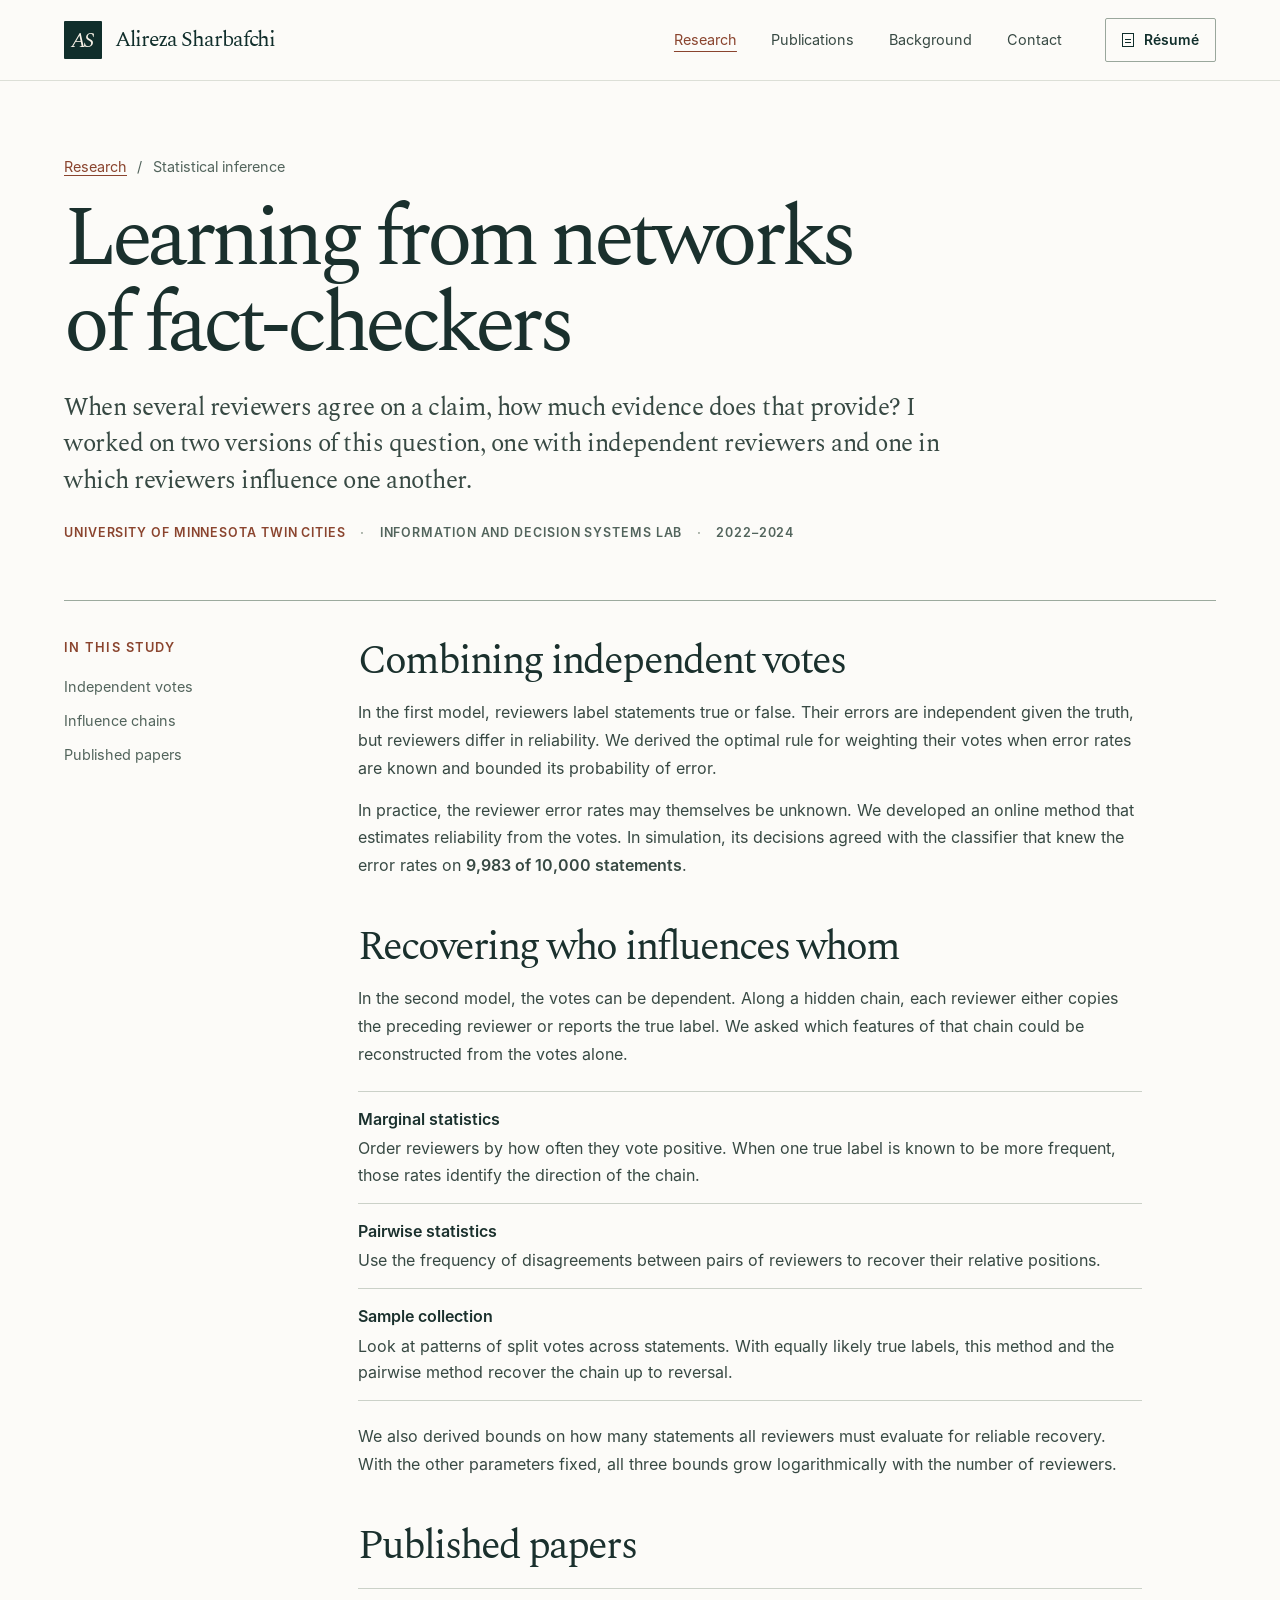
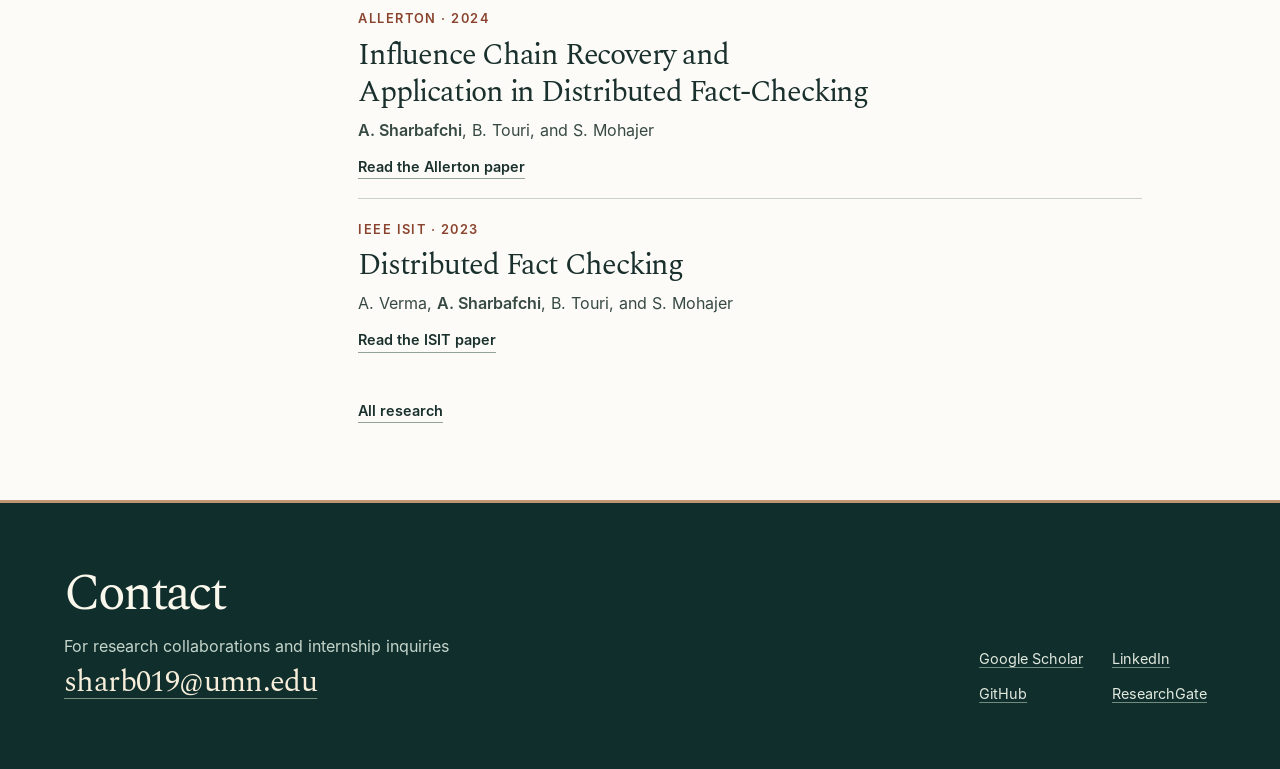
==== research/distributed-fact-checking/index.html @ ea89b2b2 "Redesign the academic portfolio around queueing and published research" ====
<!doctype html>
<html lang="en">
<head>
  <meta charset="utf-8">
  <meta name="viewport" content="width=device-width,initial-scale=1">
  <title>Learning from networks of fact-checkers | Alireza Sharbafchi</title>
  <meta name="description" content="Research on estimating reviewer reliability, combining votes, and reconstructing chains of influence in distributed fact-checking.">
  <meta name="author" content="Alireza Sharbafchi">
  <meta name="theme-color" content="#102e2b">
  <meta name="robots" content="index,follow,max-image-preview:large">
  <meta name="google-site-verification" content="Sx9WPdq8LfvZd325GRl5zDQa84C2UrjY2XmZ5Cj0ZqY">
  <link rel="canonical" href="https://alirezasharbaf.github.io/research/distributed-fact-checking/">
  <link rel="icon" type="image/png" href="../../assets/monogram.png">
  <link rel="preload" as="font" type="font/woff" href="../../assets/fonts/spectral.woff" crossorigin>
  <link rel="stylesheet" href="../../assets/site.css">
  <meta property="og:type" content="article">
  <meta property="og:site_name" content="Alireza Sharbafchi">
  <meta property="og:title" content="Learning from networks of fact-checkers | Alireza Sharbafchi">
  <meta property="og:description" content="Research on estimating reviewer reliability, combining votes, and reconstructing chains of influence in distributed fact-checking.">
  <meta property="og:url" content="https://alirezasharbaf.github.io/research/distributed-fact-checking/">
  <meta property="og:image" content="https://alirezasharbaf.github.io/assets/headshot-tmc3.jpg">
  <meta property="og:image:alt" content="Alireza Sharbafchi">
  <meta name="twitter:card" content="summary">
  <meta name="twitter:title" content="Learning from networks of fact-checkers | Alireza Sharbafchi">
  <meta name="twitter:description" content="Research on estimating reviewer reliability, combining votes, and reconstructing chains of influence in distributed fact-checking.">
  <meta name="twitter:image" content="https://alirezasharbaf.github.io/assets/headshot-tmc3.jpg">
  <script type="application/ld+json">{
  "@context": "https://schema.org",
  "@type": "Article",
  "url": "https://alirezasharbaf.github.io/research/distributed-fact-checking/",
  "headline": "Learning from networks of fact-checkers",
  "description": "Research on estimating reviewer reliability, combining votes, and reconstructing chains of influence in distributed fact-checking.",
  "author": {
    "@type": "Person",
    "@id": "https://alirezasharbaf.github.io/#person",
    "name": "Alireza Sharbafchi",
    "url": "https://alirezasharbaf.github.io/",
    "image": "https://alirezasharbaf.github.io/assets/headshot-tmc3.jpg",
    "email": "mailto:sharb019@umn.edu",
    "jobTitle": "Ph.D. student in Industrial and Systems Engineering",
    "affiliation": {
      "@type": "CollegeOrUniversity",
      "name": "University of Minnesota Twin Cities",
      "url": "https://twin-cities.umn.edu/"
    },
    "alumniOf": [
      {
        "@type": "CollegeOrUniversity",
        "name": "University of Minnesota Twin Cities"
      },
      {
        "@type": "CollegeOrUniversity",
        "name": "Isfahan University of Technology"
      }
    ],
    "sameAs": [
      "https://scholar.google.com/citations?user=oZZttsgAAAAJ&hl=en",
      "https://www.linkedin.com/in/alireza-sharbafchi-78ba01220",
      "https://github.com/AlirezaSharbaf",
      "https://www.researchgate.net/profile/Alireza-Sharbafchi"
    ],
    "knowsAbout": [
      "Operations research",
      "Queueing theory",
      "Information design",
      "Statistical inference",
      "Healthcare operations"
    ]
  }
}</script>
  <script async src="https://www.googletagmanager.com/gtag/js?id=G-JD268DM8Z5"></script>
  <script>
    window.dataLayer = window.dataLayer || [];
    function gtag() { dataLayer.push(arguments); }
    gtag('js', new Date());
    gtag('config', 'G-JD268DM8Z5');
  </script>
  
</head>
<body>
<a class="skip-link" href="#main">Skip to content</a>
<header class="site-header">
  <div class="masthead wrap">
    <a class="brand" href="../../" aria-label="Alireza Sharbafchi, home"><span class="monogram" aria-hidden="true">AS</span><span class="brand-name">Alireza Sharbafchi</span></a>
    <nav class="main-nav" aria-label="Main navigation">
      <a href="../../#research" aria-current="location">Research</a>
      <a href="../../#publications">Publications</a>
      <a href="../../#background">Background</a>
      <a href="#contact">Contact</a>
    </nav>
    <a class="resume-link" href="../../assets/alireza-sharbafchi-resume.pdf" aria-label="Résumé (PDF)"><span class="document-icon" aria-hidden="true"></span>Résumé</a>
  </div>
</header>
<main id="main">
  <header class="case-hero wrap">
    <nav class="crumb" aria-label="Breadcrumb"><a href="../../#research">Research</a><span aria-hidden="true">/</span><span>Statistical inference</span></nav>
    <h1>Learning from networks of fact-checkers</h1>
    <p class="case-deck">When several reviewers agree on a claim, how much evidence does that provide? I worked on two versions of this question, one with independent reviewers and one in which reviewers influence one another.</p>
    <p class="case-meta">University of Minnesota Twin Cities <span>Information and Decision Systems Lab</span> <span>2022–2024</span></p>
  </header>
  <div class="case-layout wrap">
    <nav class="case-nav" aria-label="In this study"><p>In this study</p><a href="#independent">Independent votes</a><a href="#influence">Influence chains</a><a href="#papers">Published papers</a></nav>
    <article class="article-body">
      <section id="independent"><h2>Combining independent votes</h2>
        <p>In the first model, reviewers label statements true or false. Their errors are independent given the truth, but reviewers differ in reliability. We derived the optimal rule for weighting their votes when error rates are known and bounded its probability of error.</p>
        <p>In practice, the reviewer error rates may themselves be unknown. We developed an online method that estimates reliability from the votes. In simulation, its decisions agreed with the classifier that knew the error rates on <strong>9,983 of 10,000 statements</strong>.</p>
      </section>
      <section id="influence"><h2>Recovering who influences whom</h2>
        <p>In the second model, the votes can be dependent. Along a hidden chain, each reviewer either copies the preceding reviewer or reports the true label. We asked which features of that chain could be reconstructed from the votes alone.</p>
        <dl class="method-list">
          <div><dt>Marginal statistics</dt><dd>Order reviewers by how often they vote positive. When one true label is known to be more frequent, those rates identify the direction of the chain.</dd></div>
          <div><dt>Pairwise statistics</dt><dd>Use the frequency of disagreements between pairs of reviewers to recover their relative positions.</dd></div>
          <div><dt>Sample collection</dt><dd>Look at patterns of split votes across statements. With equally likely true labels, this method and the pairwise method recover the chain up to reversal.</dd></div>
        </dl>
        <p>We also derived bounds on how many statements all reviewers must evaluate for reliable recovery. With the other parameters fixed, all three bounds grow logarithmically with the number of reviewers.</p>
      </section>
      <section id="papers"><h2>Published papers</h2>
        <div class="paper-note"><p class="eyebrow">Allerton · 2024</p><h3>Influence Chain Recovery and Application in Distributed Fact-Checking</h3><p><strong>A. Sharbafchi</strong>, B. Touri, and S. Mohajer</p><a class="text-link" href="https://doi.org/10.1109/Allerton63246.2024.10735320">Read the Allerton paper</a></div>
        <div class="paper-note"><p class="eyebrow">IEEE ISIT · 2023</p><h3>Distributed Fact Checking</h3><p>A. Verma, <strong>A. Sharbafchi</strong>, B. Touri, and S. Mohajer</p><a class="text-link" href="https://doi.org/10.1109/ISIT54713.2023.10206599">Read the ISIT paper</a></div>
      </section>
      <a class="text-link" href="../../#research">All research</a>
    </article>
  </div>
</main>
<footer id="contact" class="site-footer">
  <div class="footer-inner wrap">
    <div><h2>Contact</h2><p>For research collaborations and internship inquiries</p>
      <a class="email-link" href="mailto:sharb019@umn.edu">sharb019@umn.edu</a></div>
    <nav class="profile-links" aria-label="Professional profiles">
      <a href="https://scholar.google.com/citations?user=oZZttsgAAAAJ&amp;hl=en">Google Scholar</a>
      <a href="https://www.linkedin.com/in/alireza-sharbafchi-78ba01220">LinkedIn</a>
      <a href="https://github.com/AlirezaSharbaf">GitHub</a>
      <a href="https://www.researchgate.net/profile/Alireza-Sharbafchi">ResearchGate</a>
    </nav>
  </div>
</footer>
</body>
</html>
---- assets/site.css ----
@font-face {
  font-family: Spectral;
  src: url("fonts/spectral.woff") format("woff");
  font-weight: 400;
  font-style: normal;
  font-display: swap;
}
@font-face {
  font-family: Spectral;
  src: url("fonts/spectral-italic.woff") format("woff");
  font-weight: 400;
  font-style: italic;
  font-display: swap;
}
@font-face {
  font-family: Inter;
  src: url("fonts/inter.woff") format("woff");
  font-weight: 400;
  font-display: swap;
}
@font-face {
  font-family: Inter;
  src: url("fonts/inter-semibold.woff") format("woff");
  font-weight: 600 800;
  font-display: swap;
}
:root {
  color-scheme: light;
  --paper: #fcfbf8;
  --wash: #f1f2eb;
  --ink: #1a302d;
  --green: #103a34;
  --deep: #102e2b;
  --body: #374943;
  --muted: #52645c;
  --line: #cbd1c8;
  --copper: #8a442e;
  --brass: #e8b78f;
  --serif: Spectral, Georgia, "Times New Roman", serif;
  --sans: Inter, -apple-system, BlinkMacSystemFont, "Segoe UI", Arial, sans-serif;
  --gutter: clamp(1.25rem, 5vw, 4.75rem);
}
*, *::before, *::after { box-sizing: border-box; }
html { scroll-padding-top: 1.6rem; }
body {
  margin: 0;
  background: var(--paper);
  color: var(--ink);
  font: 1rem/1.65 var(--sans);
  -webkit-font-smoothing: antialiased;
}
.wrap { width: min(100% - 2 * var(--gutter), 72rem); margin-inline: auto; }
img { max-width: 100%; height: auto; display: block; }
h1, h2, h3, p, ol, dl, dd, figure, fieldset { margin: 0; }
h1, h2, h3 { font-family: var(--serif); font-weight: 400; }
h1, h2, h3 { text-wrap: balance; }
h2 { font-size: clamp(2.45rem, 4.6vw, 4rem); line-height: 1.08; letter-spacing: -.055em; }
a { color: inherit; text-decoration-thickness: 1px; text-underline-offset: .22em; }
a:hover { color: var(--copper); }
a:focus-visible, input:focus-visible, button:focus-visible {
  outline: 3px solid #b85c35; outline-offset: 5px; border-radius: 1px;
}
::selection { background: #efd0b6; color: var(--deep); }
strong, b { font-weight: 600; }
[hidden] { display: none !important; }
.skip-link { position: absolute; z-index: 5; left: 1rem; top: -6rem; padding: .65rem 1.1rem; background: white; color: var(--deep); }
.skip-link:focus { top: .5rem; }
.site-header { background: var(--paper); border-bottom: 1px solid #dcdfd7; }
.masthead { display: flex; align-items: center; gap: clamp(1.2rem, 3.4vw, 3.2rem); min-height: 5rem; }
.brand { display: inline-flex; align-items: center; gap: .8rem; text-decoration: none; color: var(--deep); white-space: nowrap; }
.monogram {
  display: grid; place-items: center; width: 2.38rem; height: 2.38rem;
  background: var(--deep); color: #f8f2e7; border-radius: 1px;
  font: italic 1.36rem/1 var(--serif); letter-spacing: -.12em; padding: .1rem .16rem 0 0;
}
.brand-name { font: 400 1.36rem/1 var(--serif); letter-spacing: -.05em; }
.main-nav { margin-left: auto; display: flex; align-items: center; gap: clamp(1rem, 2.7vw, 2.55rem); }
.main-nav a { text-decoration: none; font-size: .9rem; color: var(--body); padding-block: .48rem; }
.main-nav a:hover, .main-nav a:focus-visible, .main-nav a[aria-current] { color: var(--copper); text-decoration: underline; text-underline-offset: .4rem; }
.resume-link {
  display: inline-flex; align-items: center; gap: .65rem; border: 1px solid #9aa79c; border-radius: 2px;
  padding: .58rem 1rem; text-decoration: none; font-weight: 600; font-size: .87rem; color: var(--deep);
}
.resume-link:hover { border-color: var(--deep); background: #e9ede4; color: var(--deep); }
.document-icon { width: .72rem; height: .92rem; display: inline-block; border: 1.4px solid currentColor; position: relative; }
.document-icon::after { content: ""; position: absolute; left: 18%; right: 18%; bottom: 28%; height: 1px; background: currentColor; box-shadow: 0 -3px 0 currentColor; }
.eyebrow, .chart-kicker, .pub-venue, .case-meta, .case-nav > p { font: 600 .8rem/1.5 var(--sans); letter-spacing: .115em; text-transform: uppercase; }
.eyebrow { color: var(--copper); }
.ruled { display: flex; align-items: center; gap: .85rem; }
.ruled::before, .tiny-rule { content: ""; width: 2rem; height: 1px; background: currentColor; display: inline-block; }
.hero-band { background: var(--deep); color: #f8f5ec; position: relative; overflow: hidden; isolation: isolate; }
.hero-band::before {
  content: ""; pointer-events: none; position: absolute; z-index: -1; inset: 0 0 0 41%;
  background: repeating-radial-gradient(ellipse at 105% 104%, transparent 0, transparent 47px, rgb(147 186 164 / 12%) 48px, transparent 49px, transparent 57px);
  mask-image: linear-gradient(90deg, transparent 0%, #000 48%);
}
.hero { display: grid; align-items: center; grid-template-columns: minmax(0, 1.5fr) minmax(0, .95fr); gap: clamp(2.5rem, 7.8vw, 8rem); padding-block: clamp(3.4rem, 5.5vw, 5.3rem); }
.hero-copy { position: relative; z-index: 1; }
.hero .eyebrow { color: var(--brass); }
.hero h1 {
  font-size: clamp(4.2rem, 7.6vw, 6.9rem); line-height: .94; letter-spacing: -.066em;
  margin: 1.3rem 0 1.5rem; color: #fffcf3;
}
.hero h1 em { display: block; font-weight: inherit; color: #e9d8bd; }
.affiliation { color: #f4f3e9; font-size: clamp(1.03rem, 1.4vw, 1.17rem); line-height: 1.5; }
.affiliation span { display: block; }
.hero-intro { color: #c4d5cb; margin-top: .95rem; max-width: 35rem; font-size: 1rem; line-height: 1.65; }
.actions { display: flex; align-items: center; flex-wrap: wrap; gap: 1.5rem; margin-top: 1.65rem; }
.button { display: inline-flex; align-items: center; justify-content: center; min-height: 2.8rem; padding: .7rem 1.22rem; color: var(--deep); background: #f4ead8; font: 600 .9rem/1.4 var(--sans); text-decoration: none; border-radius: 2px; }
.button:hover { background: white; color: var(--deep); }
.text-link, .citation-link { display: inline-block; width: fit-content; font: 600 .9rem/1.55 var(--sans); text-decoration: none; border-bottom: 1px solid #93a397; }
.text-link:hover, .citation-link:hover { border-color: currentColor; }
.hero .text-link { color: #f8f5eb; border-color: #94afa0; }
.hero .text-link:hover { color: var(--brass); border-color: currentColor; }
.portrait { justify-self: end; width: min(100%, 22rem); padding-right: .85rem; position: relative; }
.portrait-frame { position: relative; isolation: isolate; }
.portrait-frame::before { content: ""; position: absolute; z-index: -1; inset: .8rem -.8rem -.8rem .8rem; border: 1px solid #ba9974; }
.portrait-frame img { width: 100%; height: auto; aspect-ratio: 820 / 939; background: #777579; }
.portrait figcaption { display: flex; align-items: center; gap: .65rem; color: #d1d9cd; font: 400 .82rem/1.4 var(--sans); margin-top: 1.85rem; }
.tiny-rule { width: 1.3rem; color: var(--brass); }
.talk-strip { background: #f1eadc; border-bottom: 1px solid #d9d0bd; }
.talk-inner { min-height: 4.9rem; display: flex; align-items: center; gap: 1.6rem; padding-block: .85rem; }
.talk-meta { display: flex; align-items: center; gap: .75rem; white-space: nowrap; color: #70432d; }
.talk-meta > span:not(.calendar-icon) { font-size: .86rem; font-weight: 600; }
.talk-meta time { font-size: .84rem; color: var(--body); border-left: 1px solid #bead92; padding-left: .85rem; }
.calendar-icon { width: 1.05rem; height: 1.02rem; border: 1.5px solid currentColor; border-radius: 2px; display: inline-block; position: relative; }
.calendar-icon::before { content: ""; height: 1px; background: currentColor; position: absolute; top: 3px; left: 0; right: 0; }
.calendar-icon::after { content: ""; position: absolute; width: 1.5px; height: .28rem; top: -.22rem; left: .18rem; background: currentColor; box-shadow: .45rem 0 currentColor; }
.talk-inner p { margin: 0; font-size: .94rem; }
.talk-location { color: var(--muted); }
.talk-inner > a { margin-left: auto; flex: 0 0 auto; }
.section { padding-block: clamp(3.6rem, 6.3vw, 6.5rem); }
.section-head { margin-bottom: clamp(1.65rem, 3.4vw, 2.8rem); }
.divided { display: flex; align-items: baseline; justify-content: space-between; gap: 1rem; }
.divided > a { flex: 0 0 auto; }
.anchor-alias { display: block; }
.feature { display: grid; grid-template-columns: 1.08fr 1fr; background: #f0f2ea; border: 1px solid var(--line); }
.feature-copy { padding: clamp(1.65rem, 3.5vw, 3.15rem); display: flex; flex-direction: column; align-items: flex-start; justify-content: center; }
.feature-copy h3, .research-pair h3 { font-size: clamp(1.9rem, 3.4vw, 2.78rem); line-height: 1.13; letter-spacing: -.052em; margin: .8rem 0; }
.feature-copy h3 a, .research-pair h3 a, .pub-list h3 a { text-decoration: none; }
.feature-copy h3 a:hover, .research-pair h3 a:hover, .pub-list h3 a:hover { text-decoration: underline; text-decoration-thickness: 1px; }
.feature-copy > p:not(.eyebrow), .research-pair article > p:not(.eyebrow) { color: var(--body); max-width: 36rem; }
.feature-copy > a, .research-pair article > a { margin-top: 1.3rem; }
.belief-chart { background: #183f39; color: #f6f5e9; padding: clamp(1.4rem, 3.1vw, 2.7rem); display: flex; flex-direction: column; justify-content: center; }
.chart-kicker { color: #dcc7a4; display: block; font-size: .76rem; }
.chart-title, .figure-title { display: block; font: 400 clamp(1.6rem, 2.6vw, 2.05rem)/1.18 var(--serif); letter-spacing: -.037em; margin-top: .23rem; }
.chart-subtitle { display: block; margin-top: .38rem; font-size: .85rem; color: #dae8df; }
.belief-chart img { width: 100%; height: auto; margin: .65rem 0 .55rem; }
.chart-legend { display: flex; gap: 1.15rem; flex-wrap: wrap; align-items: center; justify-content: center; }
.chart-legend span { display: inline-flex; align-items: center; gap: .42rem; font-size: .77rem; color: #e0ece4; }
.chart-legend i { width: 1.2rem; height: 2px; background: #f4ba86; display: inline-block; }
.chart-legend .idle-key { background: #a3d8cb; }
.research-pair { display: grid; grid-template-columns: 1fr 1fr; gap: clamp(2rem, 6vw, 5rem); margin-top: 2.15rem; }
.research-pair article { padding-top: 1.35rem; border-top: 1px solid #9daea0; }
.research-pair h3 { font-size: clamp(1.75rem, 2.65vw, 2.2rem); }
.tinted { background: var(--wash); border-block: 1px solid #d9dcd2; }
.pub-list { list-style: none; padding: 0; border-top: 1px solid #9caa9b; }
.pub-list li { display: grid; grid-template-columns: clamp(4.3rem, 11vw, 8.3rem) 1fr; gap: .75rem; padding: 1.8rem 0; border-bottom: 1px solid var(--line); }
.pub-year { color: var(--copper); font: italic 1.65rem/1.25 var(--serif); letter-spacing: -.035em; }
.pub-venue { color: var(--muted); font-size: .77rem; letter-spacing: .07em; }
.pub-list h3 { font-size: clamp(1.55rem, 2.45vw, 2.05rem); line-height: 1.18; letter-spacing: -.043em; margin: .38rem 0 .42rem; max-width: 49rem; }
.authors { color: var(--body); font-size: .95rem; max-width: 55rem; }
.citation-link { margin-top: .58rem; font-size: .84rem; }
.background-grid { display: grid; grid-template-columns: 1fr 1fr; gap: 2.5rem clamp(2rem, 6vw, 5rem); }
.group-title { font-size: 1.9rem; letter-spacing: -.048em; line-height: 1.27; border-top: 1px solid #99a99e; padding-top: 1rem; margin-bottom: 1rem; }
.record-list > div { margin: 0 0 1rem; }
.record-list dt { font-weight: 600; line-height: 1.4; }
.record-list dd { color: var(--muted); font-size: .9rem; line-height: 1.5; margin-top: .2rem; }
.record-list dd span { display: inline; font-variant-numeric: tabular-nums; white-space: nowrap; }
.record-list dd span::before { content: " · "; }
.toolkit { display: grid; grid-template-columns: minmax(9rem, .42fr) 1fr; gap: 1rem; border-top: 1px solid var(--line); padding-top: 1.6rem; margin-top: 2rem; }
.toolkit h3 { font-size: 1.6rem; letter-spacing: -.04em; }
.toolkit p { color: var(--body); max-width: 52rem; }
.site-footer { color: #faf7ed; background: var(--deep); border-top: .24rem solid #bf9775; }
.footer-inner { display: flex; align-items: flex-end; justify-content: space-between; gap: 2rem; padding-block: clamp(2.6rem, 5vw, 4.4rem); }
.site-footer h2 { font-size: clamp(2.3rem, 4vw, 3.4rem); margin-bottom: .7rem; }
.site-footer p { color: #c4d5cb; max-width: 36rem; }
.email-link { color: #f6edda; font: 400 clamp(1.3rem, 2.6vw, 1.9rem)/1.5 var(--serif); letter-spacing: -.02em; text-decoration-color: #788f7e; }
.site-footer a:hover { color: var(--brass); }
.profile-links { display: grid; grid-template-columns: 1fr 1fr; gap: .65rem 1.8rem; }
.profile-links a { color: #e1e9df; font-size: .9rem; text-decoration-color: #718c7c; }
.case-hero { padding-block: clamp(2.6rem, 5.8vw, 5rem) clamp(2.4rem, 4.5vw, 4rem); }
.crumb { display: flex; align-items: baseline; gap: .65rem; flex-wrap: wrap; font-size: .9rem; color: var(--muted); }
.crumb a { color: var(--copper); }
.case-hero h1 { max-width: 58rem; margin: 1.15rem 0 1.35rem; font-size: clamp(2.9rem, 6.6vw, 5.7rem); line-height: 1.01; letter-spacing: -.065em; }
.case-deck { max-width: 55rem; font: 400 clamp(1.25rem, 2.05vw, 1.55rem)/1.48 var(--serif); color: var(--body); letter-spacing: -.02em; }
.case-meta { display: flex; align-items: center; flex-wrap: wrap; gap: .35rem .9rem; color: var(--copper); margin-top: 1.5rem; font-size: .78rem; letter-spacing: .073em; }
.case-meta span { color: var(--muted); }
.case-meta span::before { content: "·"; margin-right: .9rem; color: #8f9b8f; }
.case-layout { display: grid; grid-template-columns: minmax(11rem,.55fr) minmax(0, 2.05fr); align-items: start; gap: clamp(2rem, 5vw, 5.5rem); padding-block: 2.3rem clamp(3.6rem, 6vw, 6rem); border-top: 1px solid #9caa9e; }
.case-nav { display: grid; position: sticky; top: 2rem; gap: .65rem; justify-items: start; }
.case-nav > p { color: var(--copper); margin-bottom: .45rem; }
.case-nav a { color: var(--muted); font-size: .9rem; text-decoration: none; }
.case-nav a:hover { color: var(--copper); text-decoration: underline; }
.article-body { max-width: 49rem; min-width: 0; }
.article-body > section { margin-bottom: 2.75rem; }
.article-body h2 { font-size: clamp(1.95rem, 3.15vw, 2.7rem); letter-spacing: -.049em; line-height: 1.15; margin-bottom: .95rem; }
.article-body p { color: var(--body); line-height: 1.73; }
.article-body p + p { margin-top: .9rem; }
.article-body h3 { font-size: clamp(1.45rem, 2.35vw, 1.95rem); line-height: 1.22; letter-spacing: -.04em; }
.article-body .eyebrow { color: var(--copper); margin-bottom: .4rem; }
.paper-note { margin-top: 1.2rem; border-top: 1px solid var(--line); padding-top: 1.2rem; }
.paper-note h3 { margin-bottom: .42rem; }
.paper-note a { margin-top: .7rem; }
.method-list { margin-block: 1.4rem; }
.method-list > div { padding-block: .9rem; border-top: 1px solid var(--line); }
.method-list > div:last-child { border-bottom: 1px solid var(--line); }
.method-list dt { font-weight: 600; margin-bottom: .18rem; }
.method-list dd { color: var(--body); }
.queue-figure { border: 1px solid #bfcbbf; background: #edf1e8; margin-top: 1.4rem; padding: clamp(1.3rem, 3.5vw, 2rem); }
.queue-figure .eyebrow { display: block; }
.queue-controls { display: grid; grid-template-columns: .8fr 1.25fr; gap: 1.5rem; margin-top: 1.4rem; }
.queue-controls fieldset { border: 0; padding: 0; min-width: 0; }
.queue-controls legend, .range-label label { font-size: .88rem; color: var(--ink); font-weight: 600; }
.radio-group { display: flex; gap: 1rem; margin-top: .3rem; }
.radio-group label { display: inline-flex; align-items: center; gap: .38rem; cursor: pointer; min-height: 2.5rem; }
.radio-group input { width: 1.04rem; height: 1.04rem; margin: 0; accent-color: var(--green); }
.range-label { display: flex; justify-content: space-between; align-items: baseline; flex-wrap: wrap; gap: .3rem .8rem; }
.range-label output, .range-ends { color: var(--muted); font-size: .8rem; font-variant-numeric: tabular-nums; }
.time-control input { display: block; width: 100%; margin: .65rem 0 .15rem; height: 1.2rem; accent-color: var(--green); cursor: pointer; }
.range-ends { display: flex; justify-content: space-between; }
.probability { padding-top: 1.25rem; margin-top: 1.35rem; border-top: 1px solid #bfccbf; }
.probability > div:first-child { display: flex; align-items: baseline; justify-content: space-between; gap: 1rem; }
.probability > div > span { color: var(--body); font-size: .9rem; }
.probability output { font: 400 2.05rem/1 var(--serif); letter-spacing: -.04em; font-variant-numeric: lining-nums tabular-nums; }
.prob-track { overflow: hidden; background: #ccdacd; height: .55rem; margin-top: .6rem; }
.prob-track span { width: 31.6%; display: block; height: 100%; background: #296055; }
.article-body .figure-note { color: var(--muted); font-size: .84rem; margin-top: .65rem; }
@media (max-width: 53rem) {
  .hero { grid-template-columns: 1.3fr .78fr; gap: 2.4rem; }
  .hero h1 { font-size: clamp(3.7rem, 8.2vw, 5.1rem); }
  .hero-intro { font-size: .97rem; }
  .brand-name { font-size: 1.25rem; }
  .masthead { gap: 1.25rem; }
  .main-nav { gap: 1rem; }
  .talk-inner { gap: 1rem; }
  .talk-location { display: block; font-size: .85rem; }
  .talk-inner > a { font-size: .82rem; }
  .case-layout { grid-template-columns: 10.5rem 1fr; gap: 2rem; }
}
@media (max-width: 48rem) {
  .masthead { display: grid; grid-template-columns: 1fr auto; min-height: 0; gap: 0; padding-top: .8rem; }
  .brand { align-self: center; gap: .6rem; }
  .monogram { width: 2.1rem; height: 2.1rem; font-size: 1.23rem; }
  .brand-name { font-size: 1.25rem; }
  .resume-link { grid-column: 2; grid-row: 1; padding: .44rem .75rem; }
  .main-nav { grid-column: 1 / -1; grid-row: 2; display: flex; justify-content: space-between; gap: .6rem; width: 100%; padding: .45rem 0 .15rem; margin: .35rem 0 0; border-top: 1px solid #e2e4dc; }
  .main-nav a { font-size: .86rem; padding-block: .38rem .55rem; }
}
@media (max-width: 42rem) {
  :root { --gutter: clamp(1.2rem, 5.7vw, 2rem); }
  .hero { grid-template-columns: minmax(0, 1fr) auto; gap: 0 .85rem; padding-block: 2.35rem 2.5rem; }
  .hero-copy { display: contents; }
  .hero .eyebrow { grid-row: 1; grid-column: 1 / -1; margin-bottom: 1rem; }
  .hero h1 { grid-row: 2; grid-column: 1; font-size: clamp(2.8rem, 8.5vw, 4.05rem); align-self: center; margin: .2rem 0 .25rem; }
  .portrait { grid-row: 2; grid-column: 2; align-self: center; width: clamp(5.6rem, 19vw, 8rem); padding-right: .28rem; }
  .portrait-frame::before { inset: .32rem -.32rem -.32rem .32rem; }
  .portrait figcaption { display: none; }
  .affiliation, .hero-intro, .actions { grid-column: 1 / -1; }
  .affiliation { grid-row: 3; margin-top: 1.45rem; font-size: 1rem; }
  .hero-intro { grid-row: 4; margin-top: .7rem; font-size: 1rem; }
  .actions { grid-row: 5; gap: 1.15rem; margin-top: 1.35rem; }
  .hero-band::before { inset: 0 0 0 35%; opacity: .7; }
  .talk-inner { display: grid; grid-template-columns: 1fr auto; gap: .35rem .8rem; padding-block: .95rem; }
  .talk-meta { grid-column: 1 / -1; gap: .65rem; }
  .talk-inner p { font-size: .9rem; }
  .talk-inner > a { align-self: end; }
  .talk-location { display: inline; }
  .section { padding-block: 3.4rem; }
  .feature { grid-template-columns: 1fr; }
  .belief-chart { padding: 1.5rem; }
  .belief-chart img { max-width: 33rem; align-self: center; }
  .research-pair, .background-grid { grid-template-columns: 1fr; gap: 1.7rem; }
  .section-head.divided { flex-wrap: wrap; gap: .75rem; }
  .pub-list li { grid-template-columns: 3.4rem minmax(0,1fr); gap: .45rem; padding-block: 1.45rem; }
  .pub-year { font-size: 1.4rem; }
  .toolkit { display: block; }
  .toolkit h3 { margin-bottom: .45rem; }
  .footer-inner { align-items: flex-start; flex-direction: column; }
  .profile-links { display: flex; flex-wrap: wrap; gap: .5rem 1.1rem; }
  .case-layout { display: block; padding-top: 1.25rem; }
  .case-nav { position: static; display: flex; flex-wrap: wrap; gap: .35rem 1rem; padding-bottom: 1.15rem; margin-bottom: 2rem; border-bottom: 1px solid var(--line); }
  .case-nav > p { flex-basis: 100%; margin-bottom: .18rem; }
  .case-nav a { text-decoration: underline; text-decoration-color: #99a99e; }
  .queue-controls { grid-template-columns: 1fr; gap: .85rem; }
}
@media (max-width: 23rem) {
  .talk-inner { display: flex; flex-wrap: wrap; }
  .talk-inner > a { margin-left: 0; }
  .pub-list li { grid-template-columns: 1fr; }
  .portrait { width: 4.7rem; }
}
@media print {
  .main-nav, .resume-link, .actions, .talk-strip, .case-nav, .skip-link, .queue-controls, .profile-links { display: none; }
  body, .hero-band, .tinted, .site-footer { background: white; color: #14251d; }
  .hero-band::before, .portrait-frame::before { display: none; }
  .hero h1, .hero h1 em, .hero .eyebrow, .hero-intro, .affiliation, .portrait figcaption, .site-footer p, .email-link { color: #14251d; }
  .wrap { width: 100%; }
  .masthead { min-height: 3rem; }
  .hero, .section, .case-hero, .footer-inner { padding-block: 1rem; }
  .hero { grid-template-columns: 3fr 1fr; }
  .portrait { width: 8rem; }
  .case-layout { display: block; }
  .feature, .pub-list li, .record-list > div { break-inside: avoid; }
}
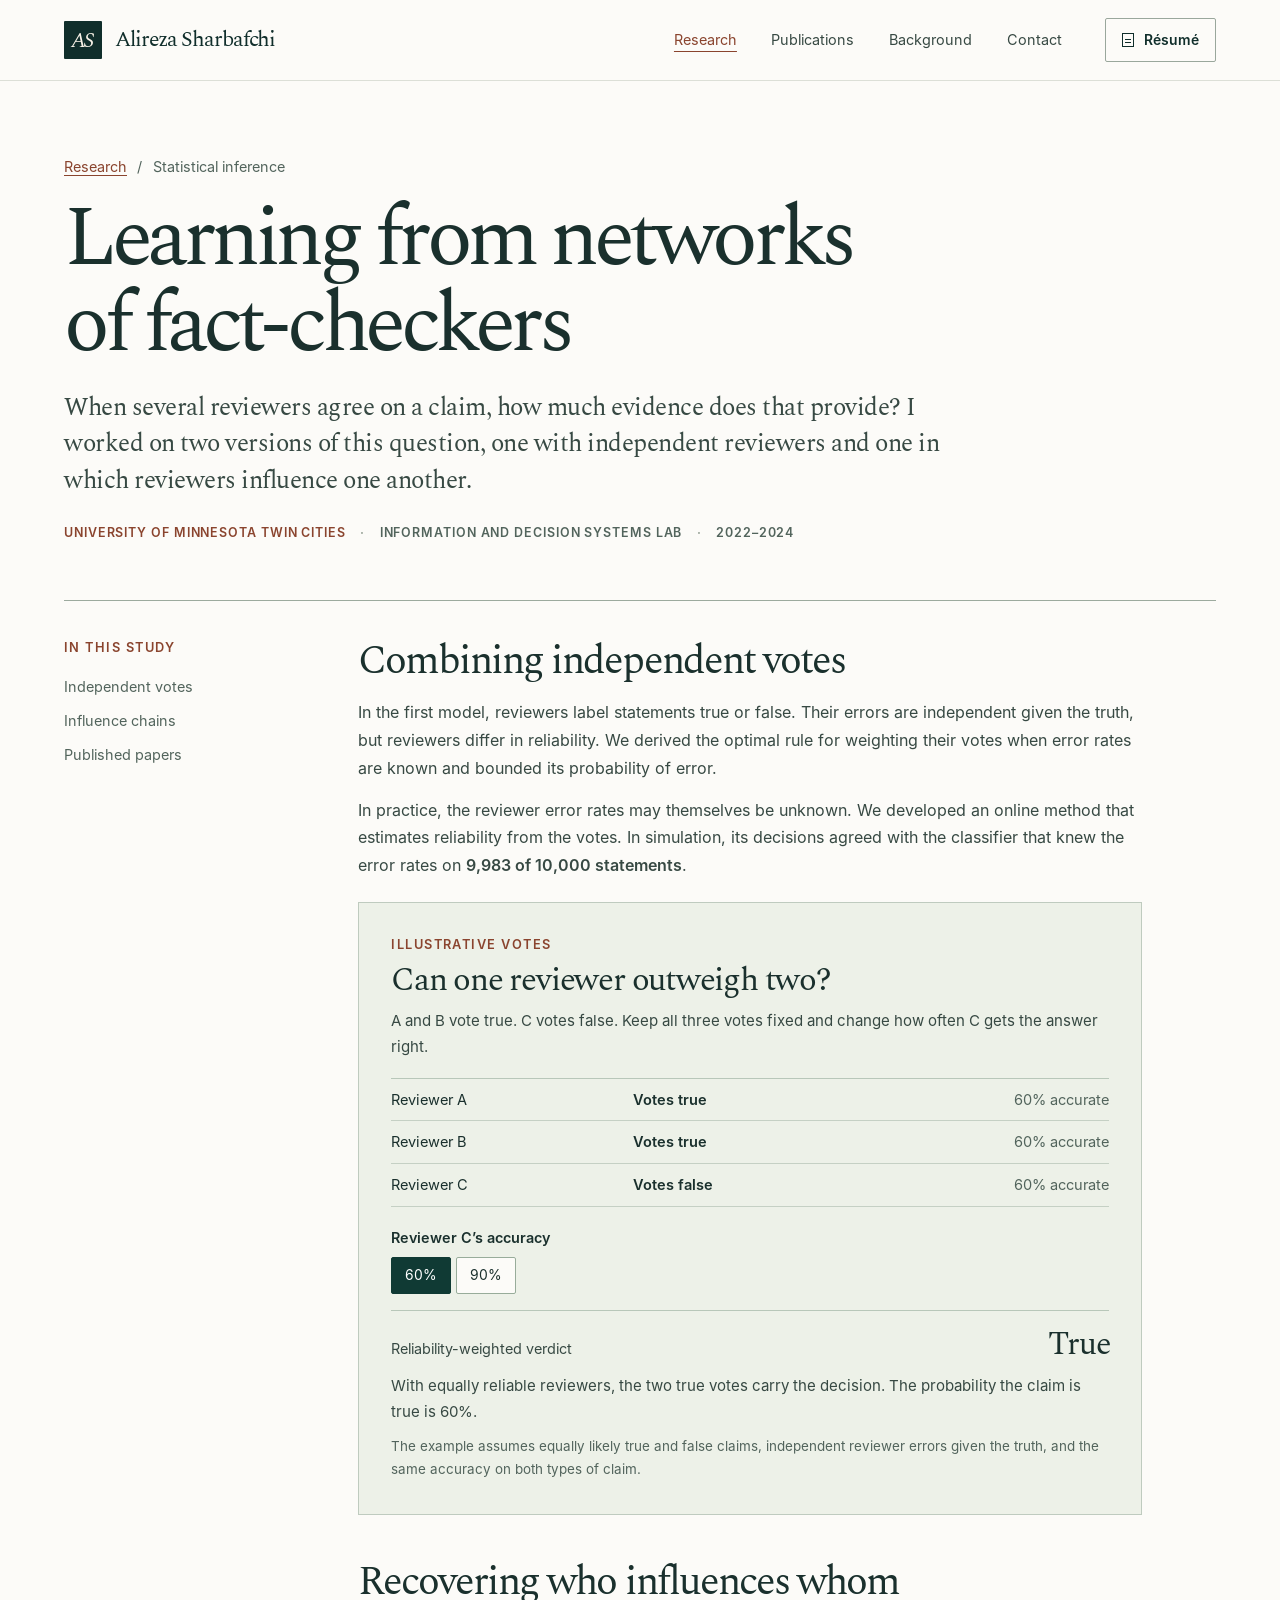
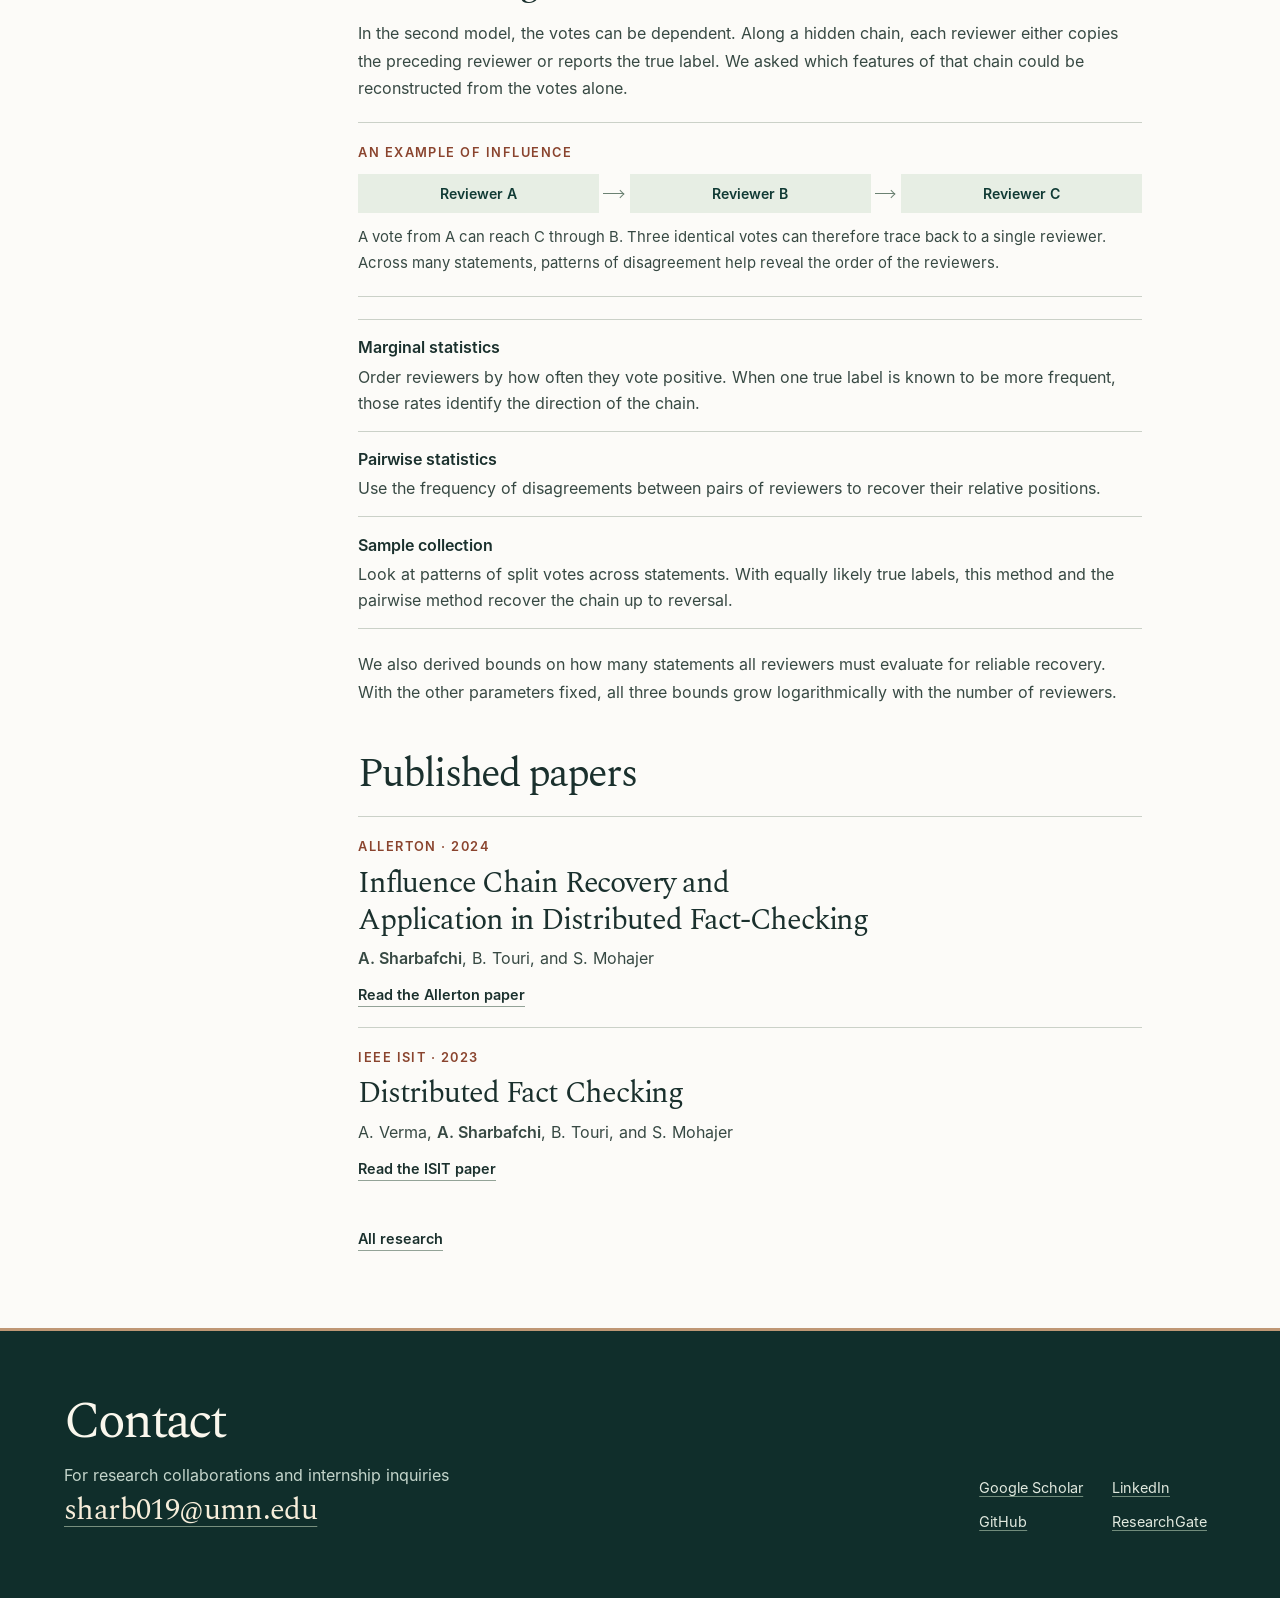
==== commit 916d55ad: "Feature MD Anderson, use the hoodie portrait, and illustrate each research topic" ====
--- a/research/distributed-fact-checking/index.html
+++ b/research/distributed-fact-checking/index.html
@@ -18,12 +18,12 @@
   <meta property="og:title" content="Learning from networks of fact-checkers | Alireza Sharbafchi">
   <meta property="og:description" content="Research on estimating reviewer reliability, combining votes, and reconstructing chains of influence in distributed fact-checking.">
   <meta property="og:url" content="https://alirezasharbaf.github.io/research/distributed-fact-checking/">
-  <meta property="og:image" content="https://alirezasharbaf.github.io/assets/headshot-tmc3.jpg">
+  <meta property="og:image" content="https://alirezasharbaf.github.io/assets/headshot-2026.jpeg">
   <meta property="og:image:alt" content="Alireza Sharbafchi">
   <meta name="twitter:card" content="summary">
   <meta name="twitter:title" content="Learning from networks of fact-checkers | Alireza Sharbafchi">
   <meta name="twitter:description" content="Research on estimating reviewer reliability, combining votes, and reconstructing chains of influence in distributed fact-checking.">
-  <meta name="twitter:image" content="https://alirezasharbaf.github.io/assets/headshot-tmc3.jpg">
+  <meta name="twitter:image" content="https://alirezasharbaf.github.io/assets/headshot-2026.jpeg">
   <script type="application/ld+json">{
   "@context": "https://schema.org",
   "@type": "Article",
@@ -35,7 +35,7 @@
     "@id": "https://alirezasharbaf.github.io/#person",
     "name": "Alireza Sharbafchi",
     "url": "https://alirezasharbaf.github.io/",
-    "image": "https://alirezasharbaf.github.io/assets/headshot-tmc3.jpg",
+    "image": "https://alirezasharbaf.github.io/assets/headshot-2026.jpeg",
     "email": "mailto:sharb019@umn.edu",
     "jobTitle": "Ph.D. student in Industrial and Systems Engineering",
     "affiliation": {
@@ -75,7 +75,7 @@
     gtag('js', new Date());
     gtag('config', 'G-JD268DM8Z5');
   </script>
-  
+<script src="../../assets/votes.js" defer></script>
 </head>
 <body>
 <a class="skip-link" href="#main">Skip to content</a>
@@ -104,9 +104,29 @@
       <section id="independent"><h2>Combining independent votes</h2>
         <p>In the first model, reviewers label statements true or false. Their errors are independent given the truth, but reviewers differ in reliability. We derived the optimal rule for weighting their votes when error rates are known and bounded its probability of error.</p>
         <p>In practice, the reviewer error rates may themselves be unknown. We developed an online method that estimates reliability from the votes. In simulation, its decisions agreed with the classifier that knew the error rates on <strong>9,983 of 10,000 statements</strong>.</p>
+        <figure class="illustration vote-figure">
+          <figcaption><span class="eyebrow">Illustrative votes</span><span class="figure-title">Can one reviewer outweigh two?</span></figcaption>
+          <p class="figure-intro">A and B vote true. C votes false. Keep all three votes fixed and change how often C gets the answer right.</p>
+          <div class="vote-rows">
+            <div><span>Reviewer A</span><strong>Votes true</strong><span>60% accurate</span></div>
+            <div><span>Reviewer B</span><strong>Votes true</strong><span>60% accurate</span></div>
+            <div><span>Reviewer C</span><strong>Votes false</strong><span id="reviewer-accuracy">60% accurate</span></div>
+          </div>
+          <fieldset class="figure-options" id="vote-controls" hidden><legend>Reviewer C’s accuracy</legend><div class="segmented">
+            <label><input type="radio" name="reviewer-c" value="0.6" checked><span>60%</span></label>
+            <label><input type="radio" name="reviewer-c" value="0.9"><span>90%</span></label>
+          </div></fieldset>
+          <div class="readout" role="status"><div><span>Reliability-weighted verdict</span><strong id="vote-verdict">True</strong></div><p id="vote-reason">With equally reliable reviewers, the two true votes carry the decision. The probability the claim is true is 60%.</p></div>
+          <p class="figure-note">The example assumes equally likely true and false claims, independent reviewer errors given the truth, and the same accuracy on both types of claim.</p>
+          <noscript><p>At 90% accuracy, C’s false vote changes the verdict. The probability the claim is true falls to 20%.</p></noscript>
+        </figure>
       </section>
       <section id="influence"><h2>Recovering who influences whom</h2>
         <p>In the second model, the votes can be dependent. Along a hidden chain, each reviewer either copies the preceding reviewer or reports the true label. We asked which features of that chain could be reconstructed from the votes alone.</p>
+        <figure class="chain-figure"><figcaption class="eyebrow">An example of influence</figcaption>
+          <ol class="review-chain" aria-label="Possible order of influence"><li>Reviewer A</li><li>Reviewer B</li><li>Reviewer C</li></ol>
+          <p>A vote from A can reach C through B. Three identical votes can therefore trace back to a single reviewer. Across many statements, patterns of disagreement help reveal the order of the reviewers.</p>
+        </figure>
         <dl class="method-list">
           <div><dt>Marginal statistics</dt><dd>Order reviewers by how often they vote positive. When one true label is known to be more frequent, those rates identify the direction of the chain.</dd></div>
           <div><dt>Pairwise statistics</dt><dd>Use the frequency of disagreements between pairs of reviewers to recover their relative positions.</dd></div>
--- a/assets/site.css
+++ b/assets/site.css
@@ -128,6 +128,7 @@
 .calendar-icon::after { content: ""; position: absolute; width: 1.5px; height: .28rem; top: -.22rem; left: .18rem; background: currentColor; box-shadow: .45rem 0 currentColor; }
 .talk-inner p { margin: 0; font-size: .94rem; }
 .talk-location { color: var(--muted); }
+.talk-location::before { content: " · "; white-space: pre; }
 .talk-inner > a { margin-left: auto; flex: 0 0 auto; }
 .section { padding-block: clamp(3.6rem, 6.3vw, 6.5rem); }
 .section-head { margin-bottom: clamp(1.65rem, 3.4vw, 2.8rem); }
@@ -141,6 +142,16 @@
 .feature-copy h3 a:hover, .research-pair h3 a:hover, .pub-list h3 a:hover { text-decoration: underline; text-decoration-thickness: 1px; }
 .feature-copy > p:not(.eyebrow), .research-pair article > p:not(.eyebrow) { color: var(--body); max-width: 36rem; }
 .feature-copy > a, .research-pair article > a { margin-top: 1.3rem; }
+.section#research { padding-bottom: 0; }
+.further-research { padding-block: clamp(2.6rem, 4.1vw, 4rem) clamp(3.6rem, 6.3vw, 6.5rem); }
+.further-research h2 { font-size: clamp(1.9rem, 2.8vw, 2.45rem); }
+.further-research .research-pair { margin-top: 1.35rem; }
+.campus-photo { min-width: 0; display: flex; flex-direction: column; background: var(--deep); color: #f6f5eb; }
+.campus-photo img { width: 100%; height: auto; aspect-ratio: 1.8; object-fit: cover; object-position: 50% 48%; flex-grow: 1; }
+.campus-photo figcaption { padding: .7rem 1.15rem; font-size: .82rem; line-height: 1.5; }
+.campus-photo figcaption span, .campus-photo figcaption small { display: block; }
+.campus-photo figcaption small { font-size: .76rem; color: #c5d6c9; }
+.campus-photo a:hover { color: var(--brass); }
 .belief-chart { background: #183f39; color: #f6f5e9; padding: clamp(1.4rem, 3.1vw, 2.7rem); display: flex; flex-direction: column; justify-content: center; }
 .chart-kicker { color: #dcc7a4; display: block; font-size: .76rem; }
 .chart-title, .figure-title { display: block; font: 400 clamp(1.6rem, 2.6vw, 2.05rem)/1.18 var(--serif); letter-spacing: -.037em; margin-top: .23rem; }
@@ -160,6 +171,7 @@
 .pub-venue { color: var(--muted); font-size: .77rem; letter-spacing: .07em; }
 .pub-list h3 { font-size: clamp(1.55rem, 2.45vw, 2.05rem); line-height: 1.18; letter-spacing: -.043em; margin: .38rem 0 .42rem; max-width: 49rem; }
 .authors { color: var(--body); font-size: .95rem; max-width: 55rem; }
+.talk-details { color: var(--copper); font-size: .87rem; margin-top: .5rem; }
 .citation-link { margin-top: .58rem; font-size: .84rem; }
 .background-grid { display: grid; grid-template-columns: 1fr 1fr; gap: 2.5rem clamp(2rem, 6vw, 5rem); }
 .group-title { font-size: 1.9rem; letter-spacing: -.048em; line-height: 1.27; border-top: 1px solid #99a99e; padding-top: 1rem; margin-bottom: 1rem; }
@@ -209,6 +221,8 @@
 .method-list dd { color: var(--body); }
 .queue-figure { border: 1px solid #bfcbbf; background: #edf1e8; margin-top: 1.4rem; padding: clamp(1.3rem, 3.5vw, 2rem); }
 .queue-figure .eyebrow { display: block; }
+.queue-figure .inline-plot { margin-top: 1rem; padding: 1rem 1.3rem; }
+.article-body .plot-label { color: #f4f4e8; font-size: .9rem; font-weight: 600; }
 .queue-controls { display: grid; grid-template-columns: .8fr 1.25fr; gap: 1.5rem; margin-top: 1.4rem; }
 .queue-controls fieldset { border: 0; padding: 0; min-width: 0; }
 .queue-controls legend, .range-label label { font-size: .88rem; color: var(--ink); font-weight: 600; }
@@ -226,6 +240,51 @@
 .prob-track { overflow: hidden; background: #ccdacd; height: .55rem; margin-top: .6rem; }
 .prob-track span { width: 31.6%; display: block; height: 100%; background: #296055; }
 .article-body .figure-note { color: var(--muted); font-size: .84rem; margin-top: .65rem; }
+.curve-panel { position: relative; margin: .65rem 0 .55rem; }
+.belief-chart .curve-panel img { margin: 0; width: 100%; max-width: none; }
+.curve-line { position: absolute; top: 10%; height: 66%; width: 1px; border-left: 1px dashed #e5e7d6; pointer-events: none; }
+.curve-point { width: .7rem; height: .7rem; border: 2px solid #173c35; outline: 1.5px solid #f7f4e8; border-radius: 50%; position: absolute; transform: translate(-50%,-50%); background: #a3d8cb; pointer-events: none; }
+.curve-point[data-state="busy"] { background: #f4ba86; }
+.illustration { background: #edf1e8; border: 1px solid #bfcbbf; padding: clamp(1.15rem, 3.4vw, 2rem); margin-top: 1.4rem; }
+.illustration .eyebrow { display: block; }
+.figure-options { border: 0; padding: 0; margin-top: 1.2rem; min-width: 0; }
+.figure-options legend { font-size: .9rem; font-weight: 600; margin-bottom: .45rem; padding: 0; }
+.segmented { display: inline-flex; flex-wrap: wrap; gap: .35rem; }
+.segmented label { position: relative; display: inline-flex; cursor: pointer; }
+.segmented input { position: absolute; opacity: 0; width: 1px; height: 1px; }
+.segmented label > span { padding: .45rem .8rem; border: 1px solid #98ac9a; border-radius: 2px; background: var(--paper); font-size: .87rem; line-height: 1.5; }
+.segmented input:checked + span { background: var(--green); color: white; border-color: var(--green); }
+.segmented input:focus-visible + span { outline: 3px solid #b85c35; outline-offset: 2px; }
+.schedule-display { margin-block: 1.45rem; display: grid; grid-template-columns: clamp(3.5rem, 11%, 5.8rem) minmax(0, 1fr); gap: .4rem .55rem; }
+.time-axis { grid-column: 2; display: flex; justify-content: space-between; color: var(--muted); font-size: .82rem; font-variant-numeric: tabular-nums; }
+.room-names, .case-tracks { display: grid; grid-template-rows: repeat(2, 2.1rem); row-gap: .5rem; }
+.room-names { align-items: center; grid-row: 2; grid-column: 1; color: var(--body); font-size: .86rem; }
+.case-tracks {
+  grid-row: 2; grid-column: 2; grid-template-columns: repeat(6, minmax(0, 1fr));
+  border-inline: 1px solid #b7c7b9; background: repeating-linear-gradient(to right, #c5d2c6 0 1px, transparent 1px calc(100% / 6));
+}
+.case-block { min-width: 0; display: grid; place-items: center; margin-right: 2px; border-radius: 2px; color: white; font-size: .83rem; font-weight: 600; line-height: 1; }
+.block-a { grid-area: 1 / 1 / 2 / span 2; background: #2c6256; }
+.block-b { grid-area: 1 / 3 / 2 / span 2; background: #924d35; }
+.block-c { grid-area: 2 / 1 / 3 / span 3; background: #4e6274; }
+[data-mode="delayed"] .block-a, [data-mode="adjusted"] .block-a { grid-column: 1 / span 4; }
+[data-mode="delayed"] .block-b { grid-column: 5 / span 2; }
+[data-mode="adjusted"] .block-b { grid-area: 2 / 4 / 3 / span 2; }
+.readout { border-top: 1px solid #b8c7b9; padding-top: 1rem; margin-top: 1rem; }
+.readout > div { display: flex; justify-content: space-between; align-items: baseline; gap: .7rem; }
+.readout > div > span { color: var(--body); font-size: .9rem; }
+.readout > div > strong { font: 400 clamp(1.55rem, 2.8vw, 2rem)/1.15 var(--serif); letter-spacing: -.045em; white-space: nowrap; }
+.article-body .readout p, .article-body .figure-intro { font-size: .94rem; margin-top: .55rem; }
+.vote-rows { margin-block: 1.1rem; border-top: 1px solid #b8c7b9; }
+.vote-rows > div { display: grid; grid-template-columns: 1fr 1fr 1fr; align-items: baseline; gap: .4rem; padding: .55rem 0; border-bottom: 1px solid #c5d0c4; font-size: .91rem; }
+.vote-rows > div > span:last-child { text-align: right; color: var(--muted); }
+.chain-figure { padding: 1.2rem 0; margin-block: 1.2rem; border-block: 1px solid var(--line); }
+.review-chain { padding: 0; list-style: none; display: flex; align-items: center; margin: .75rem 0; }
+.review-chain li { flex: 1; position: relative; margin-right: 1.9rem; padding: .5rem .2rem; background: #e7eee4; color: var(--green); text-align: center; font-size: .88rem; font-weight: 600; }
+.review-chain li:last-child { margin: 0; }
+.review-chain li:not(:last-child)::before { content: ""; position: absolute; width: 1.3rem; height: 1px; left: calc(100% + .25rem); top: 50%; background: #6b8172; }
+.review-chain li:not(:last-child)::after { content: ""; position: absolute; width: .4rem; height: .4rem; border: solid #6b8172; border-width: 1px 1px 0 0; left: calc(100% + 1.1rem); top: calc(50% - .17rem); transform: rotate(45deg); }
+.article-body .chain-figure > p { font-size: .93rem; }
 @media (max-width: 53rem) {
   .hero { grid-template-columns: 1.3fr .78fr; gap: 2.4rem; }
   .hero h1 { font-size: clamp(3.7rem, 8.2vw, 5.1rem); }
@@ -235,6 +294,7 @@
   .main-nav { gap: 1rem; }
   .talk-inner { gap: 1rem; }
   .talk-location { display: block; font-size: .85rem; }
+  .talk-location::before { content: none; }
   .talk-inner > a { font-size: .82rem; }
   .case-layout { grid-template-columns: 10.5rem 1fr; gap: 2rem; }
 }
@@ -265,7 +325,6 @@
   .talk-meta { grid-column: 1 / -1; gap: .65rem; }
   .talk-inner p { font-size: .9rem; }
   .talk-inner > a { align-self: end; }
-  .talk-location { display: inline; }
   .section { padding-block: 3.4rem; }
   .feature { grid-template-columns: 1fr; }
   .belief-chart { padding: 1.5rem; }
